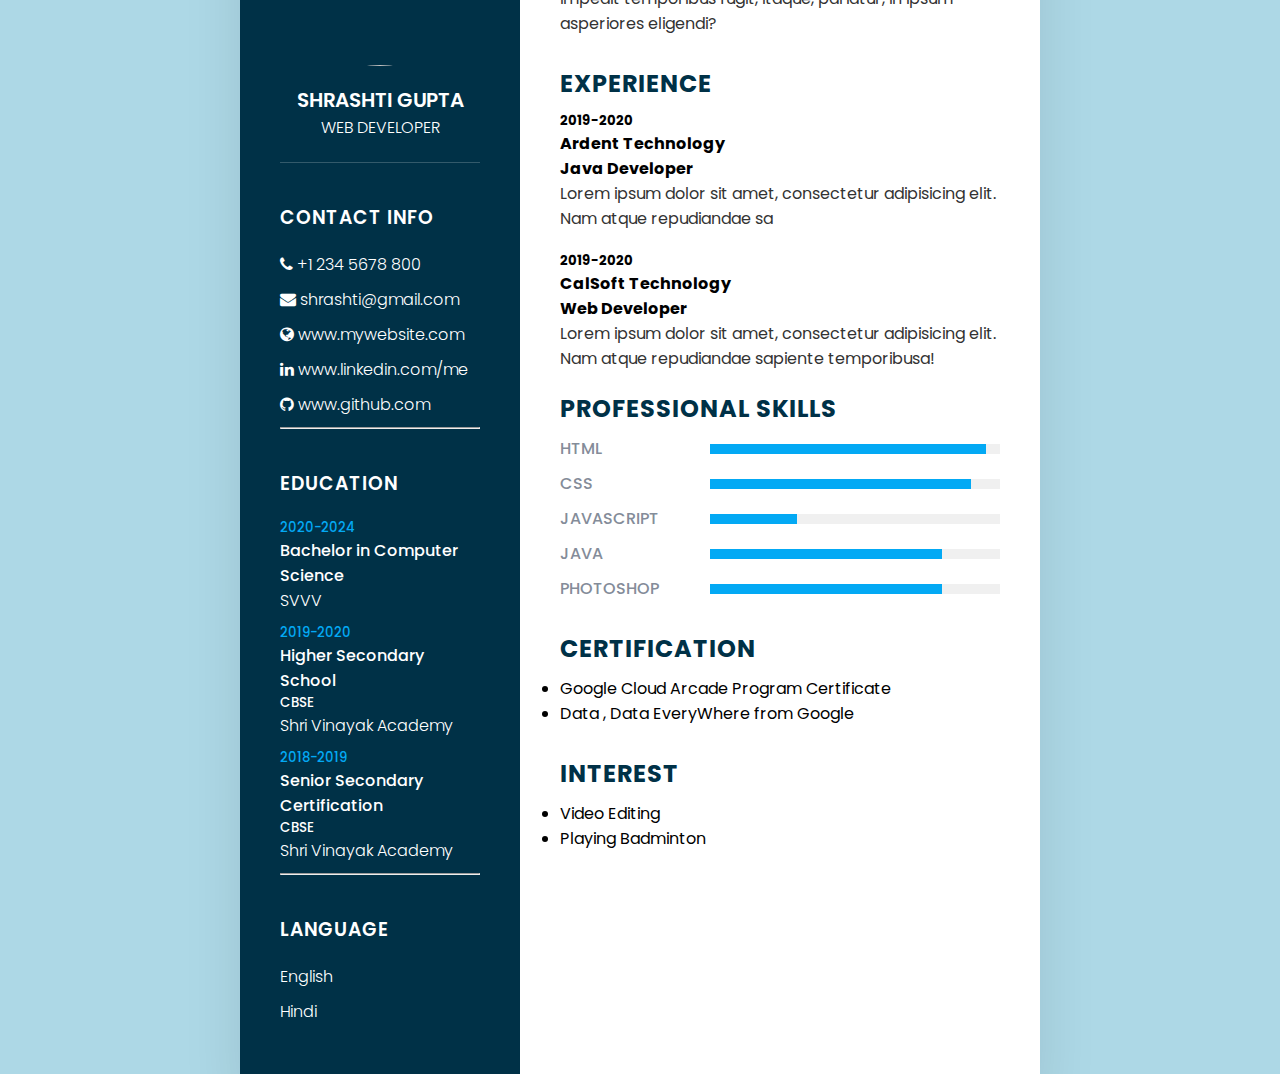
==== Template-1/index.html @ 1a81c390 "updated template t1 and t2" ====
<html lang="en">

<head>
    <meta charset="UTF-8">
    <meta name="viewport" content="width=device-width, initial-scale=1.0">
    <meta name="referrer" content="no-referrer"> <!-- Added referrer policy -->
    <title>Resume Template2</title>
    <link rel="stylesheet" href="https://cdnjs.cloudflare.com/ajax/libs/font-awesome/4.7.0/css/font-awesome.css"
        integrity="sha512-5A8nwdMOWrSz20fDsjczgUidUBR8liPYU+WymTZP1lmY9G6Oc7HlZv156XqnsgNUzTyMefFTcsFH/tnJE/+xBg=="
        crossorigin="anonymous" referrerpolicy="no-referrer" />
    <link rel="stylesheet" href="style.css">
</head>

<body>
    <div class="container">
        <div class="left_Side">
            <div class="profileText">
                <div class="imgBx">
                    <img src="https://images.unsplash.com/photo-1438761681033-6461ffad8d80?q=80&w=2070&auto=format&fit=crop&ixlib=rb-4.0.3&ixid=M3wxMjA3fDB8MHxwaG90by1wYWdlfHx8fGVufDB8fHx8fA%3D%3D"
                        alt="image">
                </div>
                <h2>Shrashti Gupta<br><span>Web Developer</span></h2>
            </div>
            <div class="contactInfo">
                <h3 class="title">Contact Info</h3>
                <ul>
                    <li>
                        <span class="icon"><i class="fa fa-phone" aria-hidden="true"></i></span>
                        <span class="text">+1 234 5678 800</span>
                    </li>
                    <li>
                        <span class="icon"><i class="fa fa-envelope" aria-hidden="true"></i></span>
                        <span class="text">shrashti@gmail.com</span>
                    </li>
                    <li>
                        <span class="icon"><i class="fa fa-globe" aria-hidden="true"></i></span>
                        <span class="text">www.mywebsite.com</span>
                    </li>
                    <li>
                        <span class="icon"><i class="fa fa-linkedin" aria-hidden="true"></i></span>
                        <span class="text">www.linkedin.com/me</span>
                    </li>
                    <li>
                        <span class="icon"><i class="fa fa-github" aria-hidden="true"></i></span>
                        <span class="text">www.github.com</span>
                    </li>
                </ul>
            </div>
            <hr>
            <div class="contactInfo education">
                <h3 class="title">Education</h3>
                <ul>
                    <li>
                        <h5>2020-2024</h5>
                        <h4>Bachelor in Computer Science</h4>
                        <h4>SVVV</h4>
                    </li>
                    <li>
                        <h5>2019-2020</h5>
                        <h4>Higher Secondary School <br><small>CBSE</small></h4>
                        <h4>Shri Vinayak Academy</h4>
                    </li>
                    <li>
                        <h5>2018-2019</h5>
                        <h4>Senior Secondary Certification <br><small>CBSE</small></h4>
                        <h4>Shri Vinayak Academy</h4>
                    </li>
                </ul>
            </div>
            <hr>
            <div class="contactInfo language">
                <h3 class="title">Language</h3>
                <ul>
                    <li>
                        <span class="text">English</span>
                    </li>
                    <li>
                        <span class="text">Hindi</span>
                    </li>
                </ul>
            </div>

        </div>
        <div class="right_Side">
            <div class="about">
                <h2 class="title2">Objective</h2>
                <p>Lorem ipsum dolor sit amet consectetur adipisicing elit. Aliquam laborum molestias voluptas iure
                    laboriosam sed? Natus quibusdam id recusandae accusamus sunt impedit temporibus fugit, itaque,
                    pariatur, in ipsum asperiores eligendi?
                </p>

            </div>
            <h2 class="title2">Experience</h2>
            <div class="box">
                <div class="year_company">
                    <h5>2019-2020</h5>
                    <h4>Ardent Technology</h4>
                </div>
                <div class="text">
                    <h4>Java Developer</h4>
                    <p>Lorem ipsum dolor sit amet, consectetur adipisicing elit. Nam atque repudiandae sa</p>
                </div>
            </div>
            <div class="box">
                <div class="year_company">
                    <h5>2019-2020</h5>
                    <h4>CalSoft Technology</h4>
                </div>
                <div class="text">
                    <h4>Web Developer</h4>
                    <p>Lorem ipsum dolor sit amet, consectetur adipisicing elit. Nam atque repudiandae sapiente
                        temporibusa!</p>
                </div>
            </div>
            <div class="about skills">
                <h2 class="title2">Professional Skills</h2>
                <div class="box">
                    <h4>Html</h4>
                    <div class="percent">
                        <div style="width: 95%;"></div>
                    </div>
                </div>
                <div class="box">
                    <h4>CSS</h4>
                    <div class="percent">
                        <div style="width: 90%;"></div>
                    </div>
                </div>
                <div class="box">
                    <h4>Javascript</h4>
                    <div class="percent">
                        <div style="width: 30%;"></div>
                    </div>
                </div>
                <div class="box">
                    <h4>Java</h4>
                    <div class="percent">
                        <div style="width: 80%;"></div>
                    </div>
                </div>
                <div class="box">
                    <h4>Photoshop</h4>
                    <div class="percent">
                        <div style="width: 80%;"></div>
                    </div>
                </div>

            </div>
            <div class="about Certification">
                <h2 class="title2">Certification</h2>
                <ul>
                    <li>Google Cloud Arcade Program Certificate</li>
                    <li>Data , Data EveryWhere from Google</li>
                </ul>
            </div>

            <div class="about interest">
                <h2 class="title2">interest</h2>
                <ul>
                    <li>Video Editing</li>
                    <li>Playing Badminton</li>
                </ul>
            </div>
        </div>
    </div>

</body>

</html>
---- Template-1/style.css ----
/* Importing Google Fonts */
@import url('https://fonts.googleapis.com/css2?family=Poppins:wght@300;400;500;600;700&display=swap');

/* Resetting styles and applying base font-family */
* {
    margin: 0;
    padding: 0;
    box-sizing: border-box;
    font-family: 'Poppins', sans-serif;
}

/* Styling the body and centering content */
body {
    background: lightblue;
    display: flex;
    justify-content: center;
    align-items: center;
    min-height: 100vh;
}

/* Styling the main container */
.container {
    position: relative;
    width: 100%;
    max-width: 800px;
    min-height: 1000px;
    background: #fff;
    margin: 50px;
    display: grid;
    grid-template-columns: 1fr 2fr;
    box-shadow: 0 35px 55px rgba(0, 0, 0, 0.1);
}

/* Styling the left side of the container */
.container .left_Side {
    position: relative;
    background: #003147;
    padding: 40px;
}

/* Styling the profile text section */
.profileText {
    position: relative;
    display: flex;
    flex-direction: column;
    align-items: center;
    padding-bottom: 20px;
    border-bottom: 1px solid rgba(255, 255, 255, 0.2);
}

/* Styling the profile image */
.profileText .imgBx {
    position: relative;
    width: 200px;
    height: 200px;
    border-radius: 50%;
    overflow: hidden;
}

.profileText .imgBx img {
    position: relative;
    top: 0;
    left: 0;
    width: 100%;
    height: 100%;
    object-fit: cover;
}

/* Styling the profile text content */
.profileText h2 {
    color: #fff;
    font-size: 20px;
    margin-top: 20px;
    text-transform: uppercase;
    text-align: center;
    font-weight: 600;
    line-height: 1.4em;
}

.profileText h2 span {
    font-size: 0.8em;
    font-weight: 300;
}

/* Styling the contact information section */
.contactInfo {
    padding-top: 40px;
}

.contactInfo li {
    list-style: none;
    margin-bottom: 10px;
}

.contactInfo ul li span {
    color: #fff;
    font-weight: 300;
    list-style-type: none;
}

.title {
    color: #fff;
    text-transform: uppercase;
    font-weight: 600;
    letter-spacing: 1px;
    margin-bottom: 20px;
}

/* Styling the education section */
.contactInfo .education li {
    margin-bottom: 15px;
}

.contactInfo.education h5 {
    color: #03a9f4;
    font-weight: 500;
}

.contactInfo.education h4:nth-child(2) {
    color: #fff;
    font-weight: 500;
}

.contactInfo.education h4 {
    color: #fff;
    font-weight: 300;
}

.contactInfo.education small {
    color: white;
}

/* Styling the right side of the container */
.container .right_Side {
    position: relative;
    background: #fff;
    padding: 40px;
}

/* Styling the about section */
.about {
    margin-bottom: 30px;
}

.about:last-child {
    margin-bottom: 0px;
}

.title2 {
    color: #003147;
    text-transform: uppercase;
    letter-spacing: 1px;
    margin-bottom: 10px;
}

/* Styling paragraphs and text within the about section */
p {
    color: #333;
    margin-bottom: 20px;
}

/* Styling the boxes in the about section */
.about .box {
    display: flex;
    flex-direction: row;
    margin: 10px 0px;
}

/* Styling the skills section */
.skills .box {
    position: relative;
    width: 100%;
    display: grid;
    grid-template-columns: 150px 1fr;
    justify-content: center;
    align-items: center;
}

.skills .box h4 {
    text-transform: uppercase;
    color: #848c99;
    font-weight: 500;
}

.skills .box .percent {
    position: relative;
    width: 100%;
    height: 10px;
    background: #f0f0f0;
}

/* Define color ranges based on percentage */
.skills .box .percent div {
    position: absolute;
    top: 0;
    left: 0;
    height: 100%;
    width: var(--percentage, 0%);
    background: #03a9f4;
}

/* Media Queries for responsiveness */

@media (max-width: 768px) {
    .container {
        grid-template-columns: 1fr;
    }

    .container .left_Side,
    .container .right_Side {
        padding: 20px;
    }

    .profileText .imgBx {
        width: 150px;
        height: 150px;
    }

    .profileText h2 {
        font-size: 18px;
    }

    .contactInfo,
    .about {
        padding-top: 20px;
    }
}

@media (max-width: 480px) {
    .container {
        margin: 20px;
    }
}
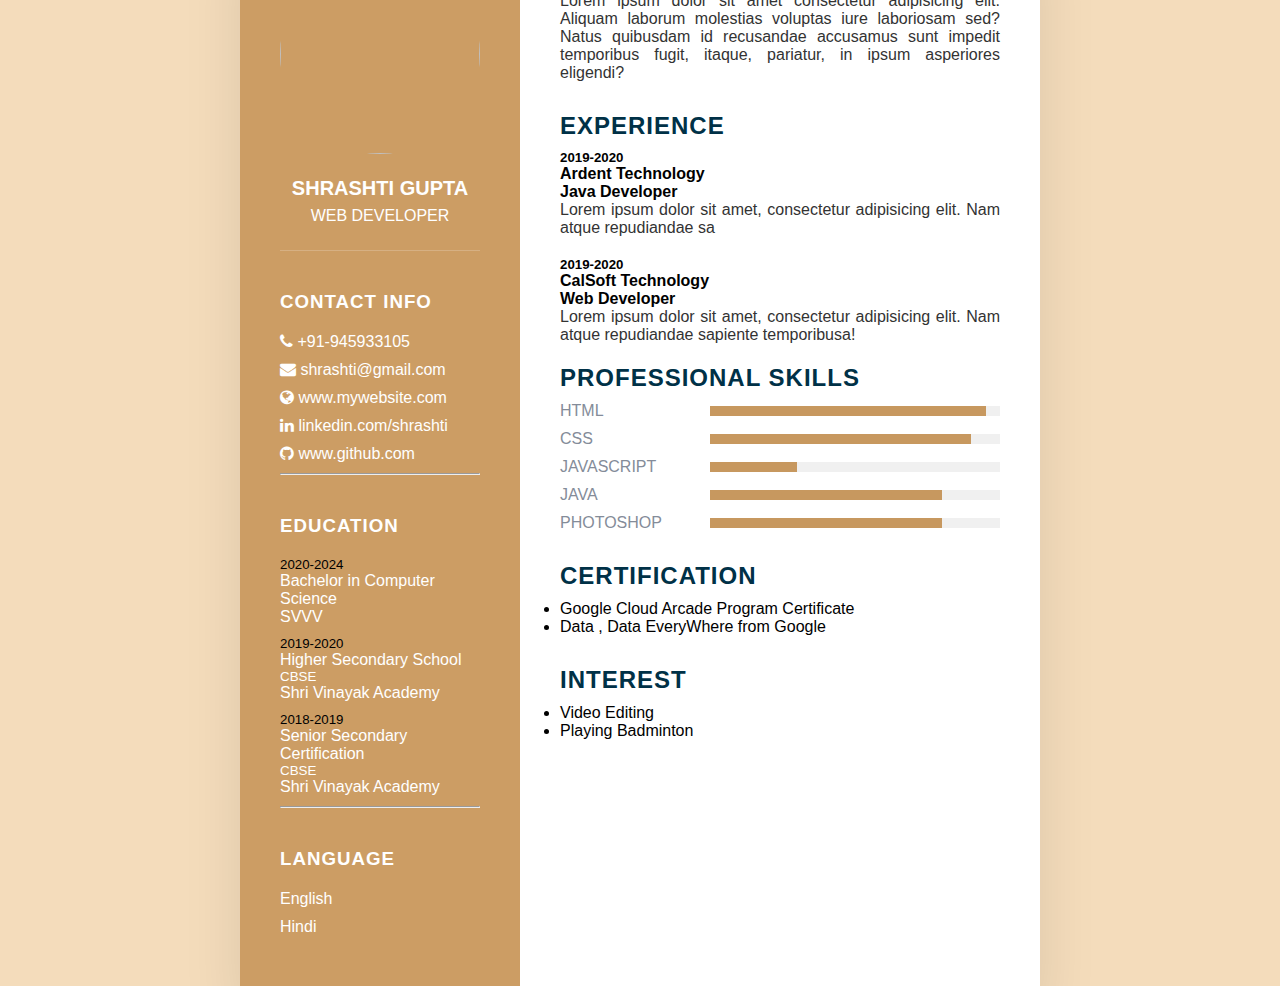
==== commit 350dd762: "update the code justify text" ====
--- a/Template-1/index.html
+++ b/Template-1/index.html
@@ -4,7 +4,7 @@
     <meta charset="UTF-8">
     <meta name="viewport" content="width=device-width, initial-scale=1.0">
     <meta name="referrer" content="no-referrer"> <!-- Added referrer policy -->
-    <title>Resume Template2</title>
+    <title>Resume Template 1</title>
     <link rel="stylesheet" href="https://cdnjs.cloudflare.com/ajax/libs/font-awesome/4.7.0/css/font-awesome.css"
         integrity="sha512-5A8nwdMOWrSz20fDsjczgUidUBR8liPYU+WymTZP1lmY9G6Oc7HlZv156XqnsgNUzTyMefFTcsFH/tnJE/+xBg=="
         crossorigin="anonymous" referrerpolicy="no-referrer" />
@@ -26,7 +26,7 @@
                 <ul>
                     <li>
                         <span class="icon"><i class="fa fa-phone" aria-hidden="true"></i></span>
-                        <span class="text">+1 234 5678 800</span>
+                        <span class="text">+91-945933105</span>
                     </li>
                     <li>
                         <span class="icon"><i class="fa fa-envelope" aria-hidden="true"></i></span>
@@ -38,7 +38,7 @@
                     </li>
                     <li>
                         <span class="icon"><i class="fa fa-linkedin" aria-hidden="true"></i></span>
-                        <span class="text">www.linkedin.com/me</span>
+                        <span class="text">linkedin.com/shrashti</span>
                     </li>
                     <li>
                         <span class="icon"><i class="fa fa-github" aria-hidden="true"></i></span>
--- a/Template-1/style.css
+++ b/Template-1/style.css
@@ -6,12 +6,12 @@
     margin: 0;
     padding: 0;
     box-sizing: border-box;
-    font-family: 'Poppins', sans-serif;
+    font-family: 'Arial', sans-serif; /* Updated font family */
 }
 
 /* Styling the body and centering content */
 body {
-    background: lightblue;
+    background: #f4dcbb;
     display: flex;
     justify-content: center;
     align-items: center;
@@ -34,7 +34,7 @@
 /* Styling the left side of the container */
 .container .left_Side {
     position: relative;
-    background: #003147;
+    background: #af660ca3;
     padding: 40px;
 }
 
@@ -106,13 +106,18 @@
     margin-bottom: 20px;
 }
 
+p {
+    text-align: justify;
+    text-justify: inter-word
+}
+
 /* Styling the education section */
 .contactInfo .education li {
     margin-bottom: 15px;
 }
 
 .contactInfo.education h5 {
-    color: #03a9f4;
+    color: 7E63634;
     font-weight: 500;
 }
 
@@ -196,7 +201,8 @@
     left: 0;
     height: 100%;
     width: var(--percentage, 0%);
-    background: #03a9f4;
+    background: #af660ca3;
+
 }
 
 /* Media Queries for responsiveness */
